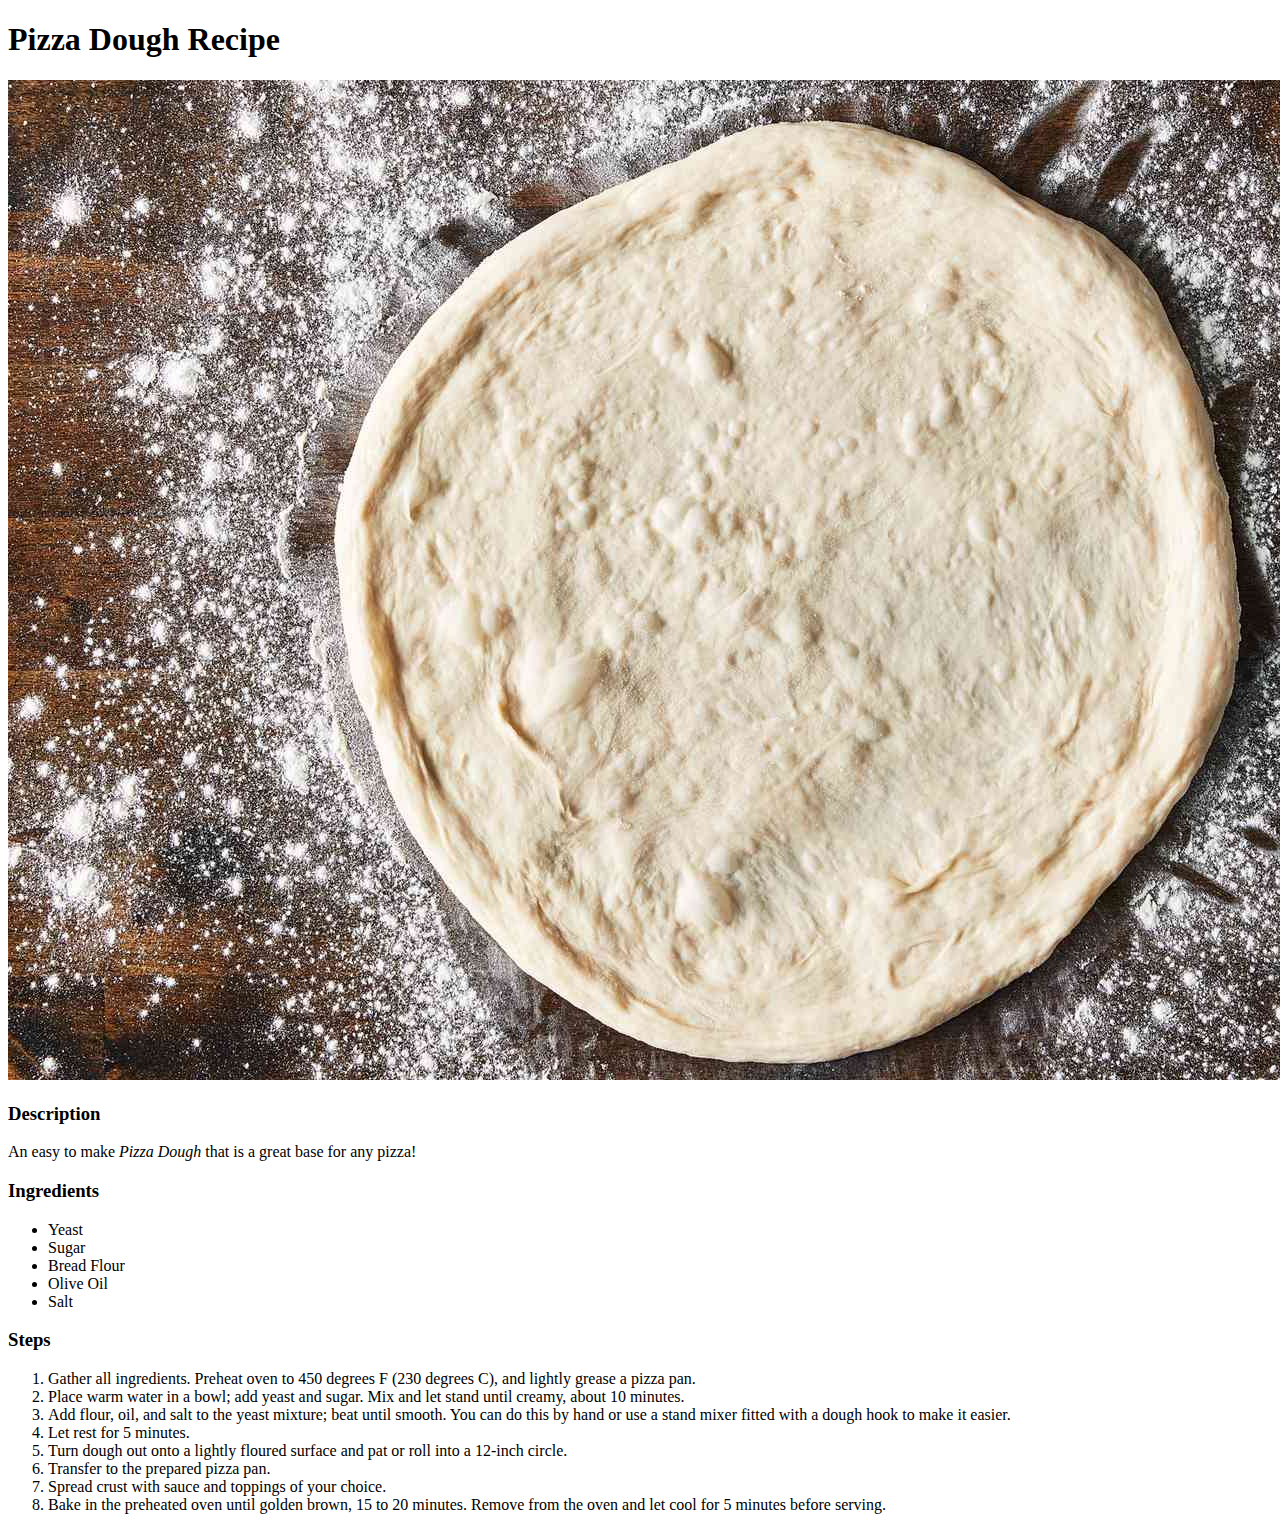
==== recipes/pizza.html @ 6238c17d "Removed files from wrong location Added csss styles to webpages" ====
<!DOCTYPE html>
<html lang="en">
<head>
    <meta charset="UTF-8">
    <meta name="viewport" content="width=device-width, initial-scale=1.0">
    <title>Pizza Dough Recipe</title>
</head>
<body>
    <h1>Pizza Dough Recipe</h1>
    <img src="../recipe-images/pizzadough.jpg" alt="Picture of Pizza Dugh">
    <h3>Description</h3>
    <p>An easy to make <em>Pizza Dough</em>  that is a great base for any pizza!</p>
    <h3>Ingredients</h3>
    <ul>
        <li>Yeast</li>
        <li>Sugar</li>        
        <li>Bread Flour</li>        
        <li>Olive Oil</li>        
        <li>Salt</li>        
    </ul>
    <h3>Steps</h3>
    <ol>
      <li>Gather all ingredients. Preheat oven to 450 degrees F (230 degrees C), and lightly grease a pizza pan.</li>
      <li>Place warm water in a bowl; add yeast and sugar. Mix and let stand until creamy, about 10 minutes.</li>        
      <li>Add flour, oil, and salt to the yeast mixture; beat until smooth. You can do this by hand or use a stand mixer fitted with a dough hook to make it easier.</li>        
      <li>Let rest for 5 minutes.</li>        
      <li>Turn dough out onto a lightly floured surface and pat or roll into a 12-inch circle.</li>        
      <li>Transfer to the prepared pizza pan.</li> 
      <li>Spread crust with sauce and toppings of your choice.</li>
      <li>Bake in the preheated oven until golden brown, 15 to 20 minutes. Remove from the oven and let cool for 5 minutes before serving.</li>
    </ol>
</body>
</html>
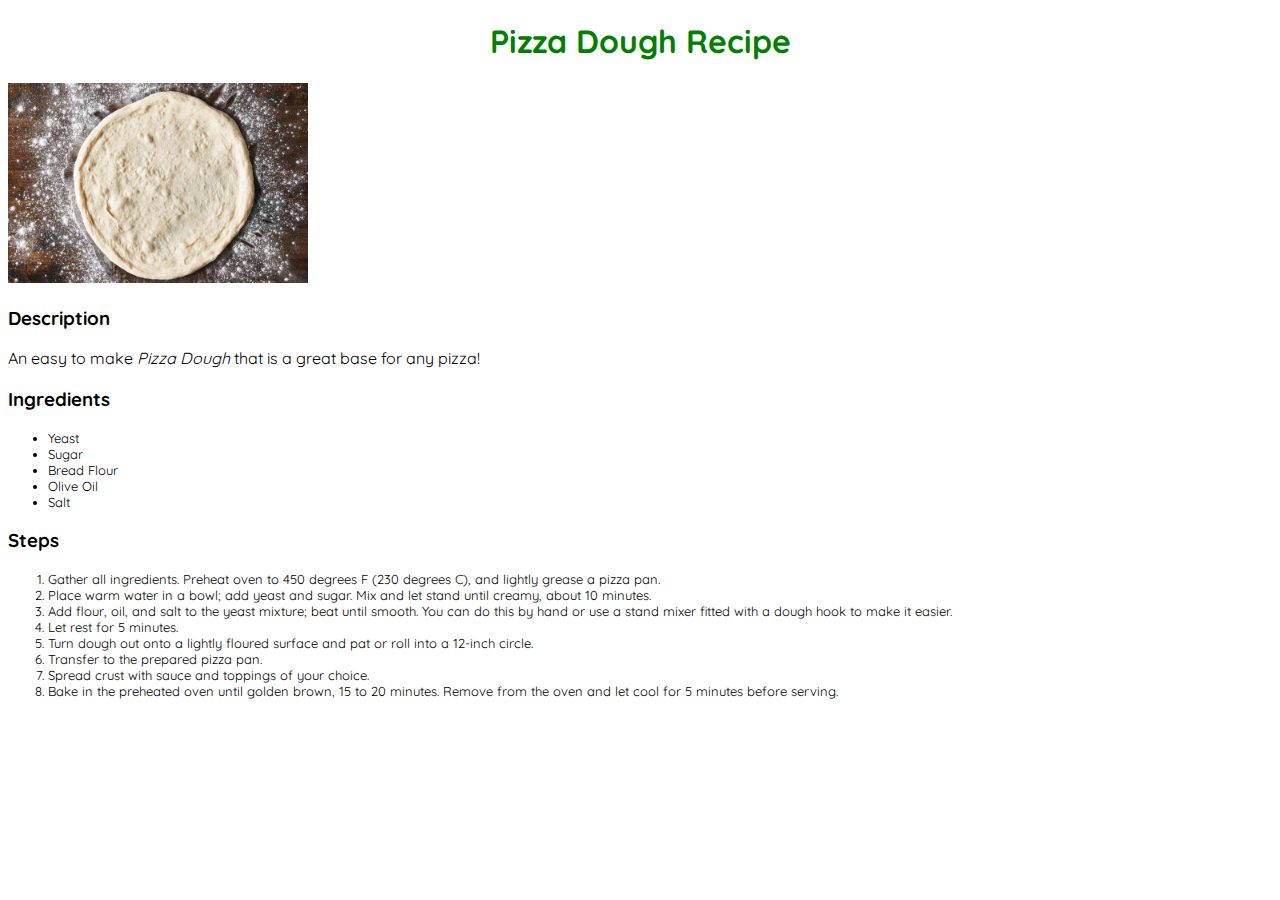
==== commit 495967bd: "DEleted incorrect files Edited webpages with css" ====
--- a/recipes/pizza.html
+++ b/recipes/pizza.html
@@ -4,14 +4,15 @@
     <meta charset="UTF-8">
     <meta name="viewport" content="width=device-width, initial-scale=1.0">
     <title>Pizza Dough Recipe</title>
+    <link rel="stylesheet" href="../style.css">
 </head>
 <body>
-    <h1>Pizza Dough Recipe</h1>
-    <img src="../recipe-images/pizzadough.jpg" alt="Picture of Pizza Dugh">
+    <h1 class="header">Pizza Dough Recipe</h1>
+    <img class="food-picture" src="../recipe-images/pizzadough.jpg" alt="Picture of Pizza Dugh">
     <h3>Description</h3>
     <p>An easy to make <em>Pizza Dough</em>  that is a great base for any pizza!</p>
     <h3>Ingredients</h3>
-    <ul>
+    <ul class="link">
         <li>Yeast</li>
         <li>Sugar</li>        
         <li>Bread Flour</li>        
@@ -19,7 +20,7 @@
         <li>Salt</li>        
     </ul>
     <h3>Steps</h3>
-    <ol>
+    <ol class="link">
       <li>Gather all ingredients. Preheat oven to 450 degrees F (230 degrees C), and lightly grease a pizza pan.</li>
       <li>Place warm water in a bowl; add yeast and sugar. Mix and let stand until creamy, about 10 minutes.</li>        
       <li>Add flour, oil, and salt to the yeast mixture; beat until smooth. You can do this by hand or use a stand mixer fitted with a dough hook to make it easier.</li>        
--- a/style.css
+++ b/style.css
@@ -0,0 +1,24 @@
+@import url('https://fonts.googleapis.com/css2?family=Indie+Flower&display=swap');
+@import url('https://fonts.googleapis.com/css2?family=Amatic+SC:wght@400;700&family=Indie+Flower&display=swap');
+@import url('https://fonts.googleapis.com/css2?family=Amatic+SC:wght@400;700&family=Indie+Flower&family=Quicksand:wght@300&display=swap');
+html{
+    font-family: 'Quicksand', sans-serif;
+}
+
+
+.header {
+    font-size: xx-large;
+    color: green;
+    text-align: center;
+}
+
+.link {
+    color: black;
+    font-size: small;
+}
+
+.food-picture {
+    height: auto;
+    width: 300px;
+}
+
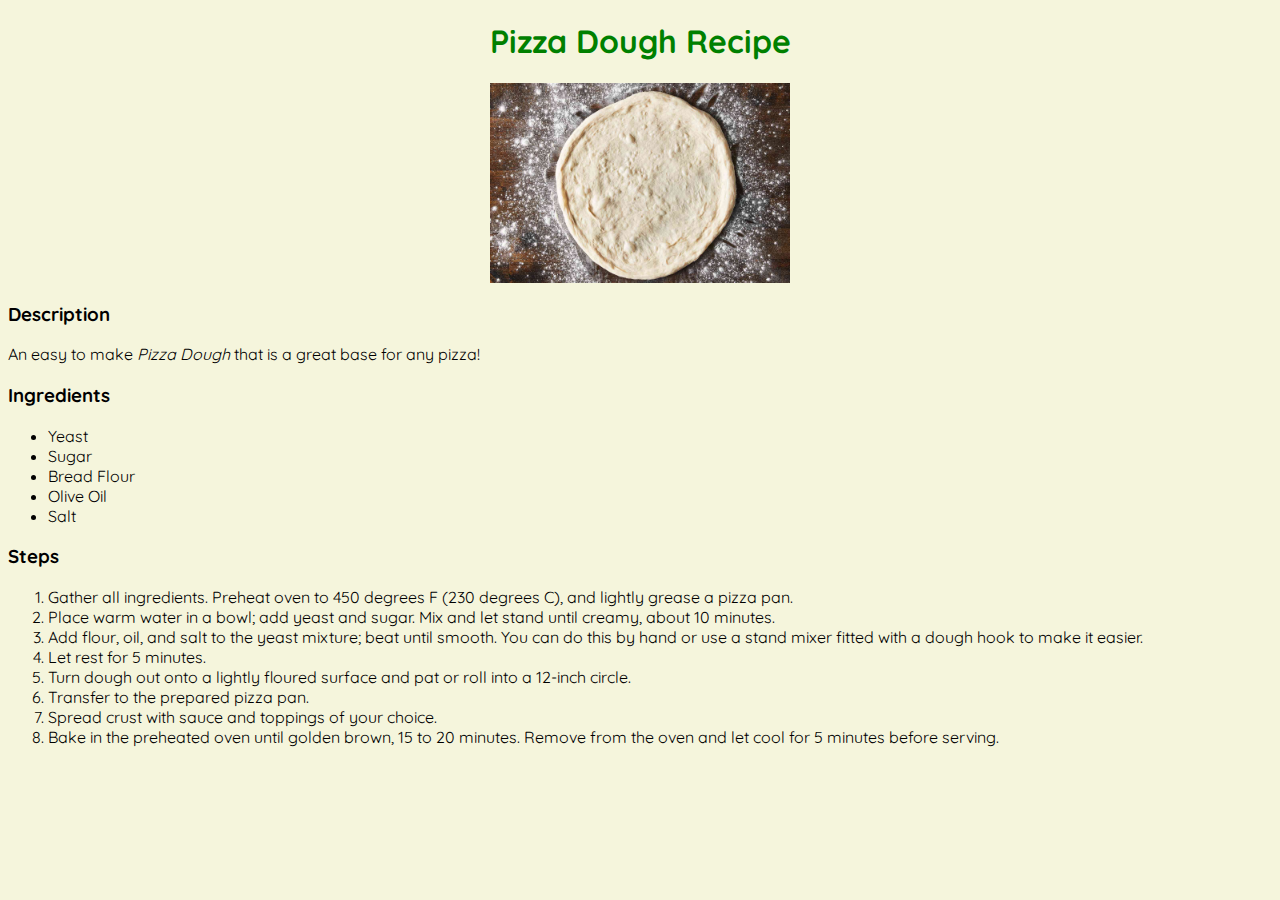
==== commit f506e57b: "Changed main index to display using div rather than as a list to provide more control over placement" ====
--- a/recipes/pizza.html
+++ b/recipes/pizza.html
@@ -12,7 +12,7 @@
     <h3>Description</h3>
     <p>An easy to make <em>Pizza Dough</em>  that is a great base for any pizza!</p>
     <h3>Ingredients</h3>
-    <ul class="link">
+    <ul class="ingredients">
         <li>Yeast</li>
         <li>Sugar</li>        
         <li>Bread Flour</li>        
@@ -20,7 +20,7 @@
         <li>Salt</li>        
     </ul>
     <h3>Steps</h3>
-    <ol class="link">
+    <ol class="method">
       <li>Gather all ingredients. Preheat oven to 450 degrees F (230 degrees C), and lightly grease a pizza pan.</li>
       <li>Place warm water in a bowl; add yeast and sugar. Mix and let stand until creamy, about 10 minutes.</li>        
       <li>Add flour, oil, and salt to the yeast mixture; beat until smooth. You can do this by hand or use a stand mixer fitted with a dough hook to make it easier.</li>        
--- a/style.css
+++ b/style.css
@@ -1,8 +1,9 @@
 @import url('https://fonts.googleapis.com/css2?family=Indie+Flower&display=swap');
 @import url('https://fonts.googleapis.com/css2?family=Amatic+SC:wght@400;700&family=Indie+Flower&display=swap');
 @import url('https://fonts.googleapis.com/css2?family=Amatic+SC:wght@400;700&family=Indie+Flower&family=Quicksand:wght@300&display=swap');
-html{
+html {
     font-family: 'Quicksand', sans-serif;
+    background-color: beige;
 }
 
 
@@ -12,13 +13,46 @@
     text-align: center;
 }
 
-.link {
+.ingredients, .method {
     color: black;
-    font-size: small;
+    font-size: medium;
+    display: block;
+}
+
+.howto {
+    margin-left: 350px;
 }
 
 .food-picture {
     height: auto;
     width: 300px;
+    display: flex;
+    margin: auto;
 }
+.recipes{
+    display: flex;
+    flex-direction: row;
+    justify-content: center;
+    font-size: 30px;
+    gap:20px;
+   }
+   
+div img{       
+    width:400px;
+    height:400px;
+   }
+   
+.selection{
+    display: flex;
+    flex-direction: column;
+    gap:10px;
+    align-items:center;
+    width:400px;
+    text-align: center;
+   }
 
+.selection img:hover{
+    transform: scale(1.05);
+    transition: all ease ;
+    border-radius: 50px;
+}